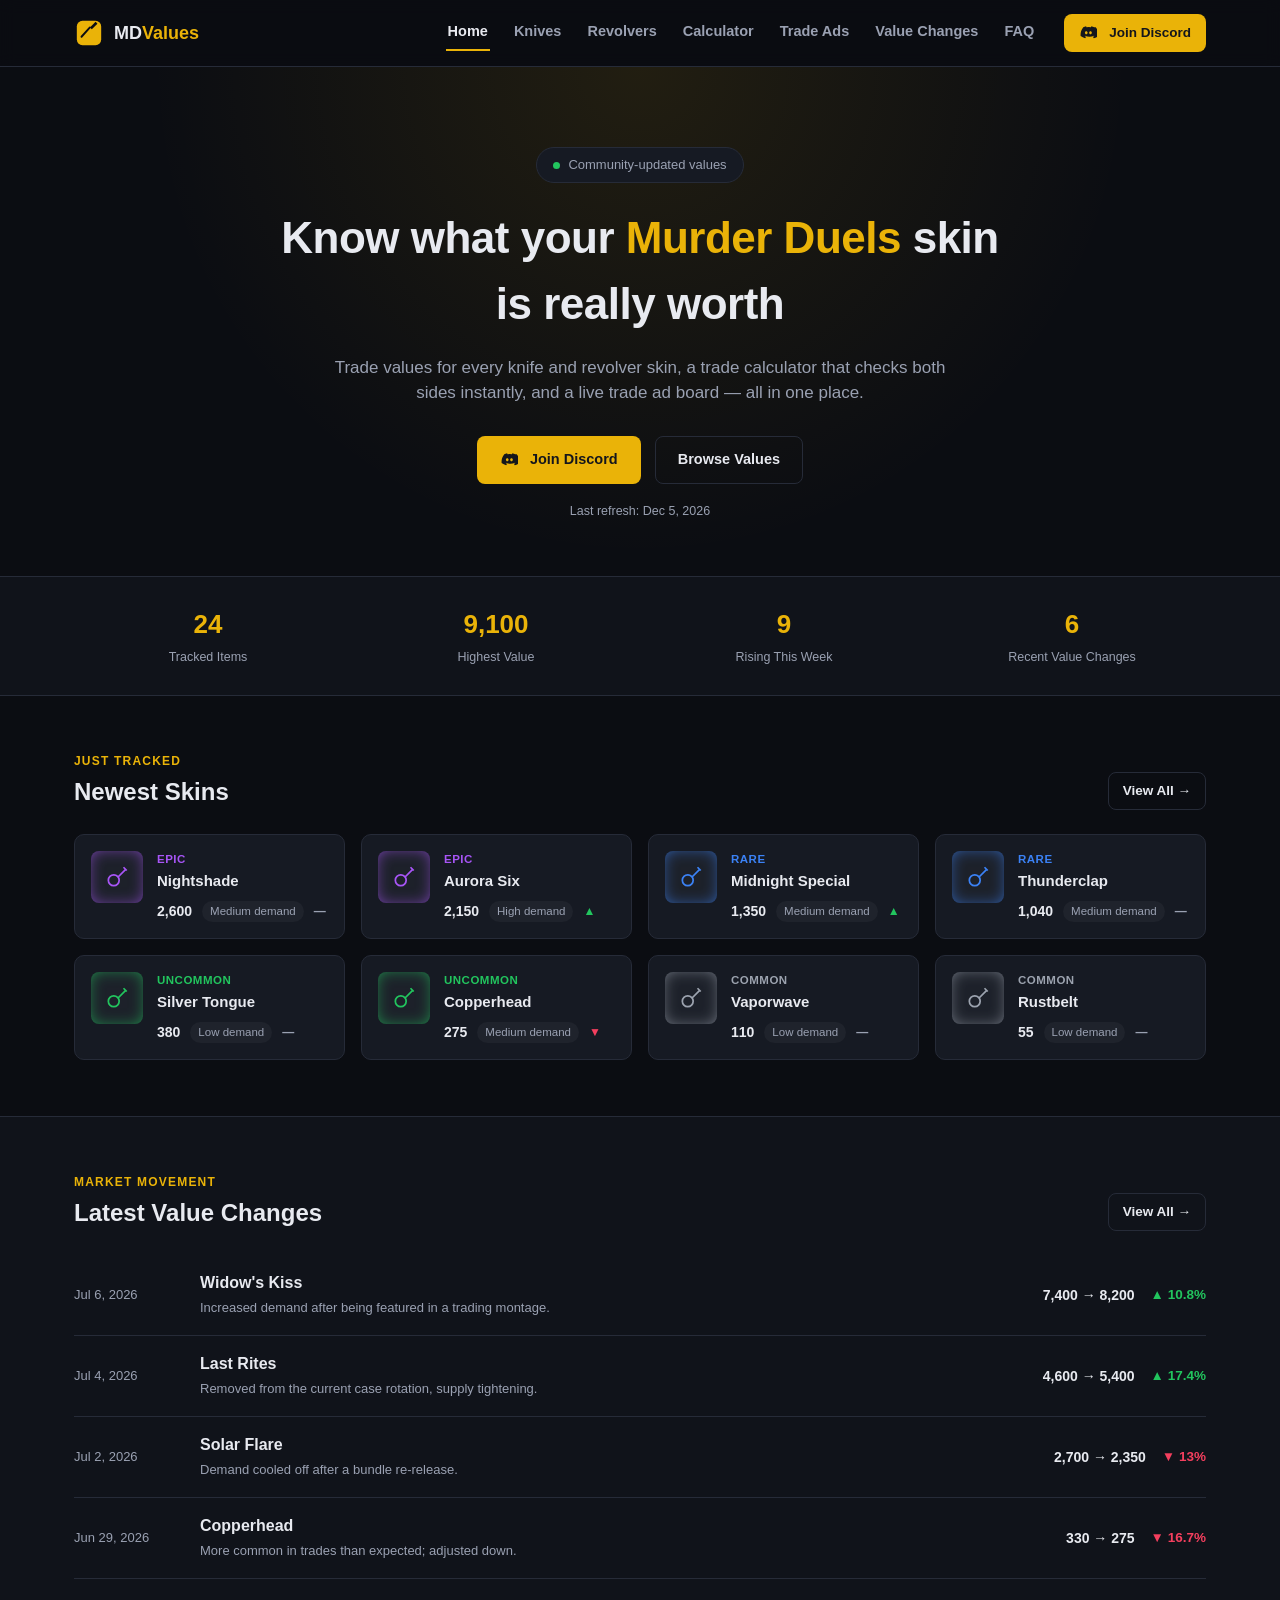
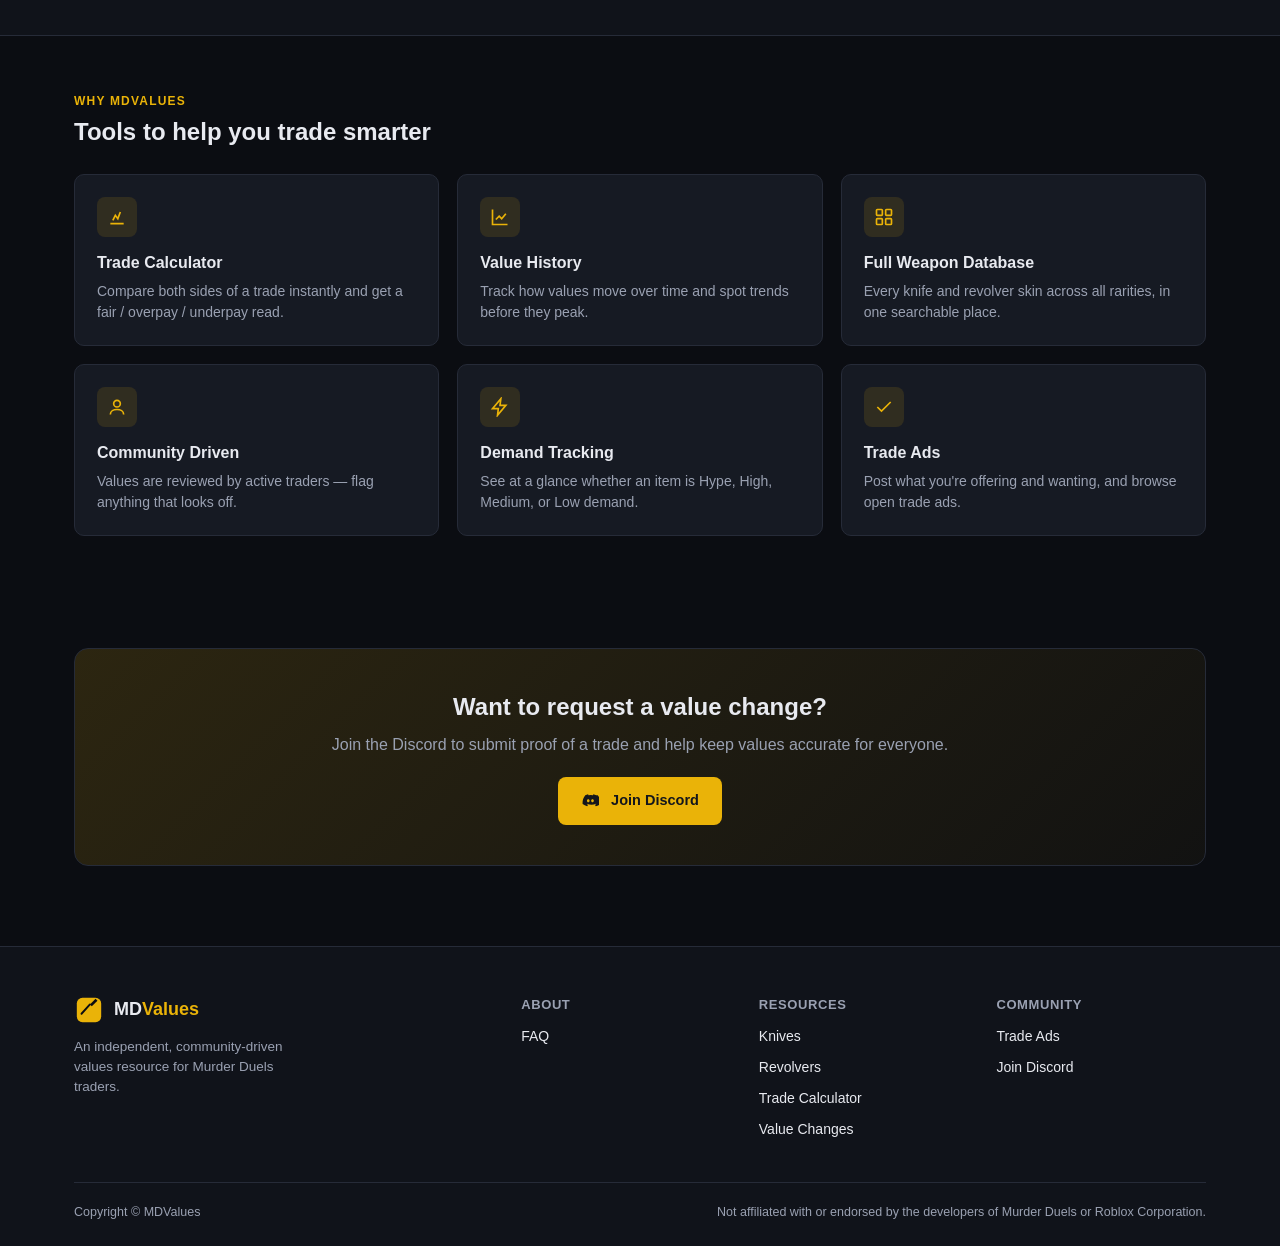
==== index.html @ 439810a7 "Add files via upload" ====
<!DOCTYPE html>
<html lang="en">
<head>
<meta charset="UTF-8">
<meta name="viewport" content="width=device-width, initial-scale=1.0">
<title>MDValues — Murder Duels Item Values</title>
<meta name="description" content="Community-updated trade values for every knife and revolver in Murder Duels on Roblox. Trade calculator, value history, and trade ads.">
<link rel="stylesheet" href="style.css">
</head>
<body>
<header class="site-header">
  <nav class="nav">
    <a href="index.html" class="brand">
      <svg class="brand-mark" viewBox="0 0 64 64" fill="none"><rect x="6" y="6" width="52" height="52" rx="12" fill="#eab308"/><path d="M16 40 L34 20" stroke="#0b0d12" stroke-width="4" stroke-linecap="round"/><path d="M34 20 L46 8 L50 12 L38 24Z" fill="#0b0d12"/></svg>
      <span class="brand-name">MD<span class="accent">Values</span></span>
    </a>
    <button class="nav-toggle">Menu</button>
    <div class="nav-links">
      <a href="index.html" class="active">Home</a>
      <a href="knives.html">Knives</a>
      <a href="revolvers.html">Revolvers</a>
      <a href="calculator.html">Calculator</a>
      <a href="trade-ads.html">Trade Ads</a>
      <a href="value-changes.html">Value Changes</a>
      <a href="faq.html">FAQ</a>
    </div>
    <a href="#" class="btn btn-primary btn-sm nav-cta" id="discord-cta-nav"></a>
  </nav>
</header>
<section class="hero">
  <div class="container">
    <div class="eyebrow-pill"><span class="dot"></span> Community-updated values</div>
    <h1>Know what your <span class="accent">Murder Duels</span> skin is really worth</h1>
    <p class="lede">Trade values for every knife and revolver skin, a trade calculator that checks both sides instantly, and a live trade ad board — all in one place.</p>
    <div class="hero-actions">
      <a href="#" class="btn btn-primary" id="discord-cta-hero"></a>
      <a href="knives.html" class="btn btn-ghost">Browse Values</a>
    </div>
    <div class="hero-refresh">Last refresh: <span id="refresh-time"></span></div>
  </div>
</section>
<section class="stat-strip">
  <div class="container">
    <div class="stat">
      <div class="stat-value" id="stat-count">--</div>
      <div class="stat-label">Tracked Items</div>
    </div>
    <div class="stat">
      <div class="stat-value" id="stat-highest">--</div>
      <div class="stat-label">Highest Value</div>
    </div>
    <div class="stat">
      <div class="stat-value" id="stat-rising">--</div>
      <div class="stat-label">Rising This Week</div>
    </div>
    <div class="stat">
      <div class="stat-value" id="stat-changes">--</div>
      <div class="stat-label">Recent Value Changes</div>
    </div>
  </div>
</section>
<section class="block">
  <div class="container">
    <div class="section-head">
      <div>
        <p class="eyebrow">Just Tracked</p>
        <h2>Newest Skins</h2>
      </div>
      <a href="knives.html" class="btn btn-ghost btn-sm">View All →</a>
    </div>
    <div class="grid" id="newest-grid"></div>
  </div>
</section>
<section class="block alt">
  <div class="container">
    <div class="section-head">
      <div>
        <p class="eyebrow">Market Movement</p>
        <h2>Latest Value Changes</h2>
      </div>
      <a href="value-changes.html" class="btn btn-ghost btn-sm">View All →</a>
    </div>
    <div id="changes-preview"></div>
  </div>
</section>
<section class="block">
  <div class="container">
    <div class="section-head">
      <div>
        <p class="eyebrow">Why MDValues</p>
        <h2>Tools to help you trade smarter</h2>
      </div>
    </div>
    <div class="feature-grid">
      <div class="feature-card">
        <div class="feature-icon"><svg viewBox="0 0 24 24" fill="none" stroke="currentColor" stroke-width="2"><path d="M4 20h16M7 16l3-6 3 4 3-8"/></svg></div>
        <h3>Trade Calculator</h3>
        <p>Compare both sides of a trade instantly and get a fair / overpay / underpay read.</p>
      </div>
      <div class="feature-card">
        <div class="feature-icon"><svg viewBox="0 0 24 24" fill="none" stroke="currentColor" stroke-width="2"><path d="M3 3v18h18M7 15l4-4 3 3 5-6"/></svg></div>
        <h3>Value History</h3>
        <p>Track how values move over time and spot trends before they peak.</p>
      </div>
      <div class="feature-card">
        <div class="feature-icon"><svg viewBox="0 0 24 24" fill="none" stroke="currentColor" stroke-width="2"><rect x="3" y="3" width="7" height="7" rx="1"/><rect x="14" y="3" width="7" height="7" rx="1"/><rect x="3" y="14" width="7" height="7" rx="1"/><rect x="14" y="14" width="7" height="7" rx="1"/></svg></div>
        <h3>Full Weapon Database</h3>
        <p>Every knife and revolver skin across all rarities, in one searchable place.</p>
      </div>
      <div class="feature-card">
        <div class="feature-icon"><svg viewBox="0 0 24 24" fill="none" stroke="currentColor" stroke-width="2"><circle cx="12" cy="8" r="4"/><path d="M4 21c0-4 4-6 8-6s8 2 8 6"/></svg></div>
        <h3>Community Driven</h3>
        <p>Values are reviewed by active traders — flag anything that looks off.</p>
      </div>
      <div class="feature-card">
        <div class="feature-icon"><svg viewBox="0 0 24 24" fill="none" stroke="currentColor" stroke-width="2"><path d="M13 2 3 14h7l-1 8 10-12h-7l1-8Z"/></svg></div>
        <h3>Demand Tracking</h3>
        <p>See at a glance whether an item is Hype, High, Medium, or Low demand.</p>
      </div>
      <div class="feature-card">
        <div class="feature-icon"><svg viewBox="0 0 24 24" fill="none" stroke="currentColor" stroke-width="2"><path d="M20 6 9 17l-5-5"/></svg></div>
        <h3>Trade Ads</h3>
        <p>Post what you're offering and wanting, and browse open trade ads.</p>
      </div>
    </div>
  </div>
</section>
<section class="block">
  <div class="container">
    <div class="cta-banner">
      <h2>Want to request a value change?</h2>
      <p>Join the Discord to submit proof of a trade and help keep values accurate for everyone.</p>
      <a href="#" class="btn btn-primary" id="discord-cta-banner"></a>
    </div>
  </div>
</section>
<footer class="site-footer">
  <div class="container">
    <div class="footer-grid">
      <div class="footer-brand">
        <a href="index.html" class="brand">
          <svg class="brand-mark" viewBox="0 0 64 64" fill="none"><rect x="6" y="6" width="52" height="52" rx="12" fill="#eab308"/><path d="M16 40 L34 20" stroke="#0b0d12" stroke-width="4" stroke-linecap="round"/><path d="M34 20 L46 8 L50 12 L38 24Z" fill="#0b0d12"/></svg>
          <span class="brand-name">MD<span class="accent">Values</span></span>
        </a>
        <p>An independent, community-driven values resource for Murder Duels traders.</p>
      </div>
      <div class="footer-col">
        <h4>About</h4>
        <a href="faq.html">FAQ</a>
      </div>
      <div class="footer-col">
        <h4>Resources</h4>
        <a href="knives.html">Knives</a>
        <a href="revolvers.html">Revolvers</a>
        <a href="calculator.html">Trade Calculator</a>
        <a href="value-changes.html">Value Changes</a>
      </div>
      <div class="footer-col">
        <h4>Community</h4>
        <a href="trade-ads.html">Trade Ads</a>
        <a href="#" id="discord-cta-footer">Join Discord</a>
      </div>
    </div>
    <div class="footer-bottom">
      <span>Copyright © MDValues</span>
      <span>Not affiliated with or endorsed by the developers of Murder Duels or Roblox Corporation.</span>
    </div>
  </div>
</footer>
<script src="data.js"></script>
<script src="app.js"></script>
<script>
  // Discord CTAs — replace "#" with your real invite link
  ["discord-cta-nav", "discord-cta-hero", "discord-cta-banner", "discord-cta-footer"].forEach(id => {
    const el = document.getElementById(id);
    if (id !== "discord-cta-footer") el.innerHTML = discordIcon() + " Join Discord";
    else el.textContent = "Join Discord";
  });
  document.getElementById("refresh-time").textContent = new Date().toLocaleDateString("en-US", { month: "short", day: "numeric", year: "numeric" });
  // stats
  document.getElementById("stat-count").textContent = ITEMS.length;
  document.getElementById("stat-highest").textContent = fmt(Math.max(...ITEMS.map(i => i.value)));
  document.getElementById("stat-rising").textContent = ITEMS.filter(i => i.trend === "up").length;
  document.getElementById("stat-changes").textContent = VALUE_CHANGES.length;
  // newest skins: last 8 items in the data file
  renderGrid(document.getElementById("newest-grid"), ITEMS.slice(-8));
  // value change preview: top 4
  const changesEl = document.getElementById("changes-preview");
  changesEl.innerHTML = VALUE_CHANGES.slice(0, 4).map(c => {
    const item = getItem(c.id);
    const up = c.to >= c.from;
    const pct = (((c.to - c.from) / c.from) * 100).toFixed(1);
    return `<div class="change-row">
      <span class="change-date">${c.date}</span>
      <span>
        <span class="change-name">${item.name}</span><br>
        <span class="change-reason">${c.reason}</span>
      </span>
      <span class="tag-value">${fmt(c.from)} → ${fmt(c.to)}</span>
      <span class="change-move ${up ? "up" : "down"}">${up ? "▲" : "▼"} ${Math.abs(pct)}%</span>
    </div>`;
  }).join("");
</script>
</body>
</html>
---- style.css ----
/* ---------------------------------------------------------------------------
   MDValues — shared stylesheet
   Dark UI + amber/gold accent, in the same genre as SniperDuels / RoValue.
--------------------------------------------------------------------------- */

:root {
  --bg: #0b0d12;
  --bg-alt: #10131a;
  --panel: #161a23;
  --panel-border: #262b38;
  --text: #e8eaf0;
  --text-dim: #9aa1b2;
  --accent: #eab308;
  --accent-dark: #ca8a04;
  --green: #22c55e;
  --red: #f43f5e;
  --radius: 10px;
  --container: 1180px;
}

* { box-sizing: border-box; }

html, body {
  margin: 0;
  padding: 0;
  background: var(--bg);
  color: var(--text);
  font-family: "Segoe UI", Roboto, Helvetica, Arial, sans-serif;
  line-height: 1.5;
}

a { color: inherit; text-decoration: none; }

.container {
  max-width: var(--container);
  margin: 0 auto;
  padding: 0 24px;
}

.accent { color: var(--accent); }

/* ---- Header / Nav ---- */
.site-header {
  position: sticky;
  top: 0;
  z-index: 50;
  background: rgba(11, 13, 18, 0.92);
  backdrop-filter: blur(8px);
  border-bottom: 1px solid var(--panel-border);
}

.nav {
  max-width: var(--container);
  margin: 0 auto;
  padding: 14px 24px;
  display: flex;
  align-items: center;
  gap: 28px;
}

.brand {
  display: flex;
  align-items: center;
  gap: 10px;
  font-weight: 800;
  font-size: 18px;
  margin-right: auto;
}

.brand-mark { width: 30px; height: 30px; }

.nav-links {
  display: flex;
  gap: 22px;
  align-items: center;
}

.nav-links a {
  color: var(--text-dim);
  font-size: 14.5px;
  font-weight: 600;
  padding: 6px 2px;
  border-bottom: 2px solid transparent;
  transition: color .15s, border-color .15s;
}

.nav-links a:hover,
.nav-links a.active {
  color: var(--text);
  border-bottom-color: var(--accent);
}

.nav-toggle {
  display: none;
  background: transparent;
  border: 1px solid var(--panel-border);
  color: var(--text);
  padding: 8px 12px;
  border-radius: 8px;
  font-weight: 600;
}

.nav-cta { white-space: nowrap; }

/* ---- Buttons ---- */
.btn {
  display: inline-flex;
  align-items: center;
  justify-content: center;
  gap: 6px;
  padding: 12px 22px;
  border-radius: 8px;
  font-weight: 700;
  font-size: 14.5px;
  border: 1px solid transparent;
  cursor: pointer;
  transition: transform .1s, background .15s, border-color .15s;
}

.btn:hover { transform: translateY(-1px); }

.btn-primary {
  background: var(--accent);
  color: #14161c;
}

.btn-primary:hover { background: #f2c112; }

.btn-ghost {
  background: transparent;
  color: var(--text);
  border-color: var(--panel-border);
}

.btn-ghost:hover { border-color: var(--accent); color: var(--accent); }

.btn-sm { padding: 8px 14px; font-size: 13.5px; }

/* ---- Hero ---- */
.hero {
  padding: 80px 0 56px;
  text-align: center;
  background: radial-gradient(circle at 50% 0%, rgba(234, 179, 8, 0.10), transparent 60%);
  border-bottom: 1px solid var(--panel-border);
}

.eyebrow-pill {
  display: inline-flex;
  align-items: center;
  gap: 8px;
  background: var(--panel);
  border: 1px solid var(--panel-border);
  padding: 7px 16px;
  border-radius: 999px;
  font-size: 13px;
  color: var(--text-dim);
  margin-bottom: 22px;
}

.eyebrow-pill .dot {
  width: 7px;
  height: 7px;
  border-radius: 50%;
  background: var(--green);
}

.hero h1 {
  font-size: 44px;
  max-width: 760px;
  margin: 0 auto 18px;
  font-weight: 800;
  letter-spacing: -0.5px;
}

.hero .lede {
  max-width: 620px;
  margin: 0 auto 30px;
  color: var(--text-dim);
  font-size: 17px;
}

.hero-actions {
  display: flex;
  gap: 14px;
  justify-content: center;
  margin-bottom: 18px;
}

.hero-refresh {
  font-size: 12.5px;
  color: var(--text-dim);
}

/* ---- Page hero (inner pages) ---- */
.page-hero {
  padding: 56px 0 40px;
  border-bottom: 1px solid var(--panel-border);
  background: linear-gradient(180deg, rgba(234, 179, 8, 0.06), transparent);
}

.page-hero h1 {
  font-size: 32px;
  margin: 6px 0 10px;
  font-weight: 800;
}

.page-hero p {
  color: var(--text-dim);
  max-width: 70ch;
  margin: 0;
}

.eyebrow {
  text-transform: uppercase;
  letter-spacing: 1.2px;
  font-size: 12px;
  font-weight: 700;
  color: var(--accent);
  margin: 0 0 4px;
}

/* ---- Stat strip ---- */
.stat-strip {
  border-bottom: 1px solid var(--panel-border);
  background: var(--bg-alt);
}

.stat-strip .container {
  display: grid;
  grid-template-columns: repeat(4, 1fr);
  gap: 20px;
  padding: 28px 24px;
}

.stat { text-align: center; }

.stat-value { font-size: 26px; font-weight: 800; color: var(--accent); }

.stat-label { font-size: 12.5px; color: var(--text-dim); margin-top: 4px; }

/* ---- Blocks / sections ---- */
.block { padding: 56px 0; }

.block.alt { background: var(--bg-alt); border-top: 1px solid var(--panel-border); border-bottom: 1px solid var(--panel-border); }

.section-head {
  display: flex;
  align-items: flex-end;
  justify-content: space-between;
  margin-bottom: 24px;
  gap: 16px;
}

.section-head h2 { margin: 0; font-size: 24px; font-weight: 800; }

/* ---- Item grid / cards ---- */
.grid {
  display: grid;
  grid-template-columns: repeat(4, 1fr);
  gap: 16px;
}

.item-card {
  background: var(--panel);
  border: 1px solid var(--panel-border);
  border-radius: var(--radius);
  padding: 16px;
  display: flex;
  gap: 14px;
  transition: border-color .15s, transform .15s;
}

.item-card:hover {
  border-color: var(--rarity-color, var(--accent));
  transform: translateY(-2px);
}

.item-icon-wrap {
  width: 52px;
  height: 52px;
  border-radius: 8px;
  background: rgba(255,255,255,0.03);
  display: flex;
  align-items: center;
  justify-content: center;
  flex-shrink: 0;
  box-shadow: 0 0 18px -6px var(--rarity-color, transparent) inset;
}

.item-icon { width: 26px; height: 26px; }

.item-rarity { font-size: 11.5px; font-weight: 700; text-transform: uppercase; letter-spacing: .5px; }

.item-name { font-weight: 700; font-size: 15px; margin: 2px 0 8px; }

.item-meta { display: flex; align-items: center; gap: 10px; flex-wrap: wrap; }

.tag-value { font-weight: 800; color: var(--text); font-size: 14px; }

.tag-demand { font-size: 11.5px; color: var(--text-dim); background: rgba(255,255,255,0.04); padding: 2px 8px; border-radius: 999px; }

.trend { font-size: 12px; font-weight: 700; }
.trend.up { color: var(--green); }
.trend.down { color: var(--red); }
.trend.flat { color: var(--text-dim); }

/* ---- Feature grid ---- */
.feature-grid {
  display: grid;
  grid-template-columns: repeat(3, 1fr);
  gap: 18px;
}

.feature-card {
  background: var(--panel);
  border: 1px solid var(--panel-border);
  border-radius: var(--radius);
  padding: 22px;
}

.feature-icon {
  width: 40px;
  height: 40px;
  border-radius: 8px;
  background: rgba(234, 179, 8, 0.12);
  color: var(--accent);
  display: flex;
  align-items: center;
  justify-content: center;
  margin-bottom: 14px;
}

.feature-icon svg { width: 20px; height: 20px; }

.feature-card h3 { margin: 0 0 6px; font-size: 16px; }

.feature-card p { margin: 0; color: var(--text-dim); font-size: 14px; }

/* ---- CTA banner ---- */
.cta-banner {
  background: linear-gradient(135deg, rgba(234,179,8,0.15), rgba(234,179,8,0.03));
  border: 1px solid var(--panel-border);
  border-radius: 14px;
  padding: 40px;
  text-align: center;
}

.cta-banner h2 { margin: 0 0 8px; font-size: 24px; }

.cta-banner p { color: var(--text-dim); margin: 0 0 20px; }

/* ---- Filter bar ---- */
.filter-bar {
  display: flex;
  flex-wrap: wrap;
  gap: 12px;
  align-items: center;
  margin-bottom: 22px;
}

.filter-bar input[type="search"],
.filter-bar select,
.ad-form input,
.calc-select {
  background: var(--panel);
  border: 1px solid var(--panel-border);
  color: var(--text);
  padding: 10px 14px;
  border-radius: 8px;
  font-size: 14px;
}

.filter-bar input[type="search"] { flex: 1; min-width: 200px; }

.chip-group { display: flex; gap: 8px; flex-wrap: wrap; }

.chip {
  padding: 6px 14px;
  border-radius: 999px;
  border: 1px solid var(--panel-border);
  font-size: 13px;
  color: var(--text-dim);
  cursor: pointer;
}

.chip.active { background: var(--accent); color: #14161c; border-color: var(--accent); font-weight: 700; }

/* ---- Value changes ---- */
.change-row {
  display: grid;
  grid-template-columns: 110px 1fr auto auto;
  align-items: center;
  gap: 16px;
  padding: 16px 0;
  border-bottom: 1px solid var(--panel-border);
}

.change-date { color: var(--text-dim); font-size: 13px; }
.change-name { font-weight: 700; }
.change-reason { color: var(--text-dim); font-size: 13px; }
.change-move { font-weight: 800; font-size: 13.5px; }
.change-move.up { color: var(--green); }
.change-move.down { color: var(--red); }

/* ---- Trade ads ---- */
.ad-form {
  background: var(--panel);
  border: 1px solid var(--panel-border);
  border-radius: var(--radius);
  padding: 22px;
  margin-bottom: 36px;
}

.ad-form .row { display: grid; grid-template-columns: 1fr 1fr; gap: 14px; margin-bottom: 14px; }
.ad-form label { display: block; font-size: 12.5px; color: var(--text-dim); margin-bottom: 6px; }
.ad-form input { width: 100%; }

.ad-card {
  background: var(--panel);
  border: 1px solid var(--panel-border);
  border-radius: var(--radius);
  padding: 16px;
  margin-bottom: 12px;
}

.ad-card-top { display: flex; justify-content: space-between; font-size: 12.5px; color: var(--text-dim); margin-bottom: 8px; }
.ad-card-body { font-size: 14.5px; }

.empty-state {
  text-align: center;
  color: var(--text-dim);
  padding: 40px 20px;
  border: 1px dashed var(--panel-border);
  border-radius: var(--radius);
}

/* ---- FAQ ---- */
.faq-item { padding: 20px 0; border-bottom: 1px solid var(--panel-border); }
.faq-item h3 { margin: 0 0 8px; font-size: 16.5px; }
.faq-item p { margin: 0; color: var(--text-dim); }

/* ---- Calculator ---- */
.calc-grid {
  display: grid;
  grid-template-columns: 1fr auto 1fr;
  gap: 20px;
  align-items: start;
  margin-bottom: 28px;
}

.calc-side {
  background: var(--panel);
  border: 1px solid var(--panel-border);
  border-radius: var(--radius);
  padding: 20px;
}

.calc-side h3 { margin: 0 0 14px; font-size: 15px; }
.calc-select { width: 100%; margin-bottom: 14px; }

.calc-picker { min-height: 60px; margin-bottom: 14px; }

.calc-item-row {
  display: flex;
  justify-content: space-between;
  align-items: center;
  padding: 8px 0;
  border-bottom: 1px solid var(--panel-border);
  font-size: 14px;
}

.calc-item-row .rm {
  background: transparent;
  border: none;
  color: var(--red);
  cursor: pointer;
  font-size: 14px;
}

.calc-total { font-weight: 800; font-size: 16px; text-align: right; }

.calc-vs {
  align-self: center;
  font-weight: 800;
  color: var(--text-dim);
  padding-top: 60px;
}

.verdict {
  border-radius: var(--radius);
  padding: 26px;
  text-align: center;
  border: 1px solid var(--panel-border);
}

.verdict.fair { background: rgba(234, 179, 8, 0.08); }
.verdict.over { background: rgba(244, 63, 94, 0.10); }
.verdict.under { background: rgba(34, 197, 94, 0.10); }

.verdict-title { font-size: 20px; font-weight: 800; margin-bottom: 6px; }
.verdict-sub { color: var(--text-dim); font-size: 14px; }

/* ---- Footer ---- */
.site-footer {
  border-top: 1px solid var(--panel-border);
  background: var(--bg-alt);
  padding: 48px 0 24px;
  margin-top: 24px;
}

.footer-grid {
  display: grid;
  grid-template-columns: 2fr 1fr 1fr 1fr;
  gap: 28px;
  margin-bottom: 32px;
}

.footer-brand p { color: var(--text-dim); font-size: 13.5px; margin-top: 12px; max-width: 32ch; }

.footer-col h4 { font-size: 13px; text-transform: uppercase; letter-spacing: .6px; color: var(--text-dim); margin: 0 0 12px; }
.footer-col a { display: block; color: var(--text); font-size: 14px; margin-bottom: 10px; }
.footer-col a:hover { color: var(--accent); }

.footer-bottom {
  display: flex;
  justify-content: space-between;
  flex-wrap: wrap;
  gap: 8px;
  border-top: 1px solid var(--panel-border);
  padding-top: 20px;
  font-size: 12.5px;
  color: var(--text-dim);
}

/* ---- Responsive ---- */
@media (max-width: 900px) {
  .grid { grid-template-columns: repeat(2, 1fr); }
  .feature-grid { grid-template-columns: 1fr 1fr; }
  .stat-strip .container { grid-template-columns: repeat(2, 1fr); }
  .footer-grid { grid-template-columns: 1fr 1fr; }
  .calc-grid { grid-template-columns: 1fr; }
  .calc-vs { padding-top: 0; text-align: center; }
}

@media (max-width: 640px) {
  .nav-links {
    display: none;
    position: absolute;
    top: 100%;
    left: 0;
    right: 0;
    background: var(--bg);
    border-bottom: 1px solid var(--panel-border);
    flex-direction: column;
    padding: 16px 24px;
    gap: 14px;
  }
  .nav-links.open { display: flex; }
  .nav-toggle { display: block; }
  .grid { grid-template-columns: 1fr; }
  .feature-grid { grid-template-columns: 1fr; }
  .stat-strip .container { grid-template-columns: 1fr 1fr; }
  .footer-grid { grid-template-columns: 1fr; }
  .hero h1 { font-size: 30px; }
  .ad-form .row { grid-template-columns: 1fr; }
  .change-row { grid-template-columns: 1fr; text-align: left; }
}
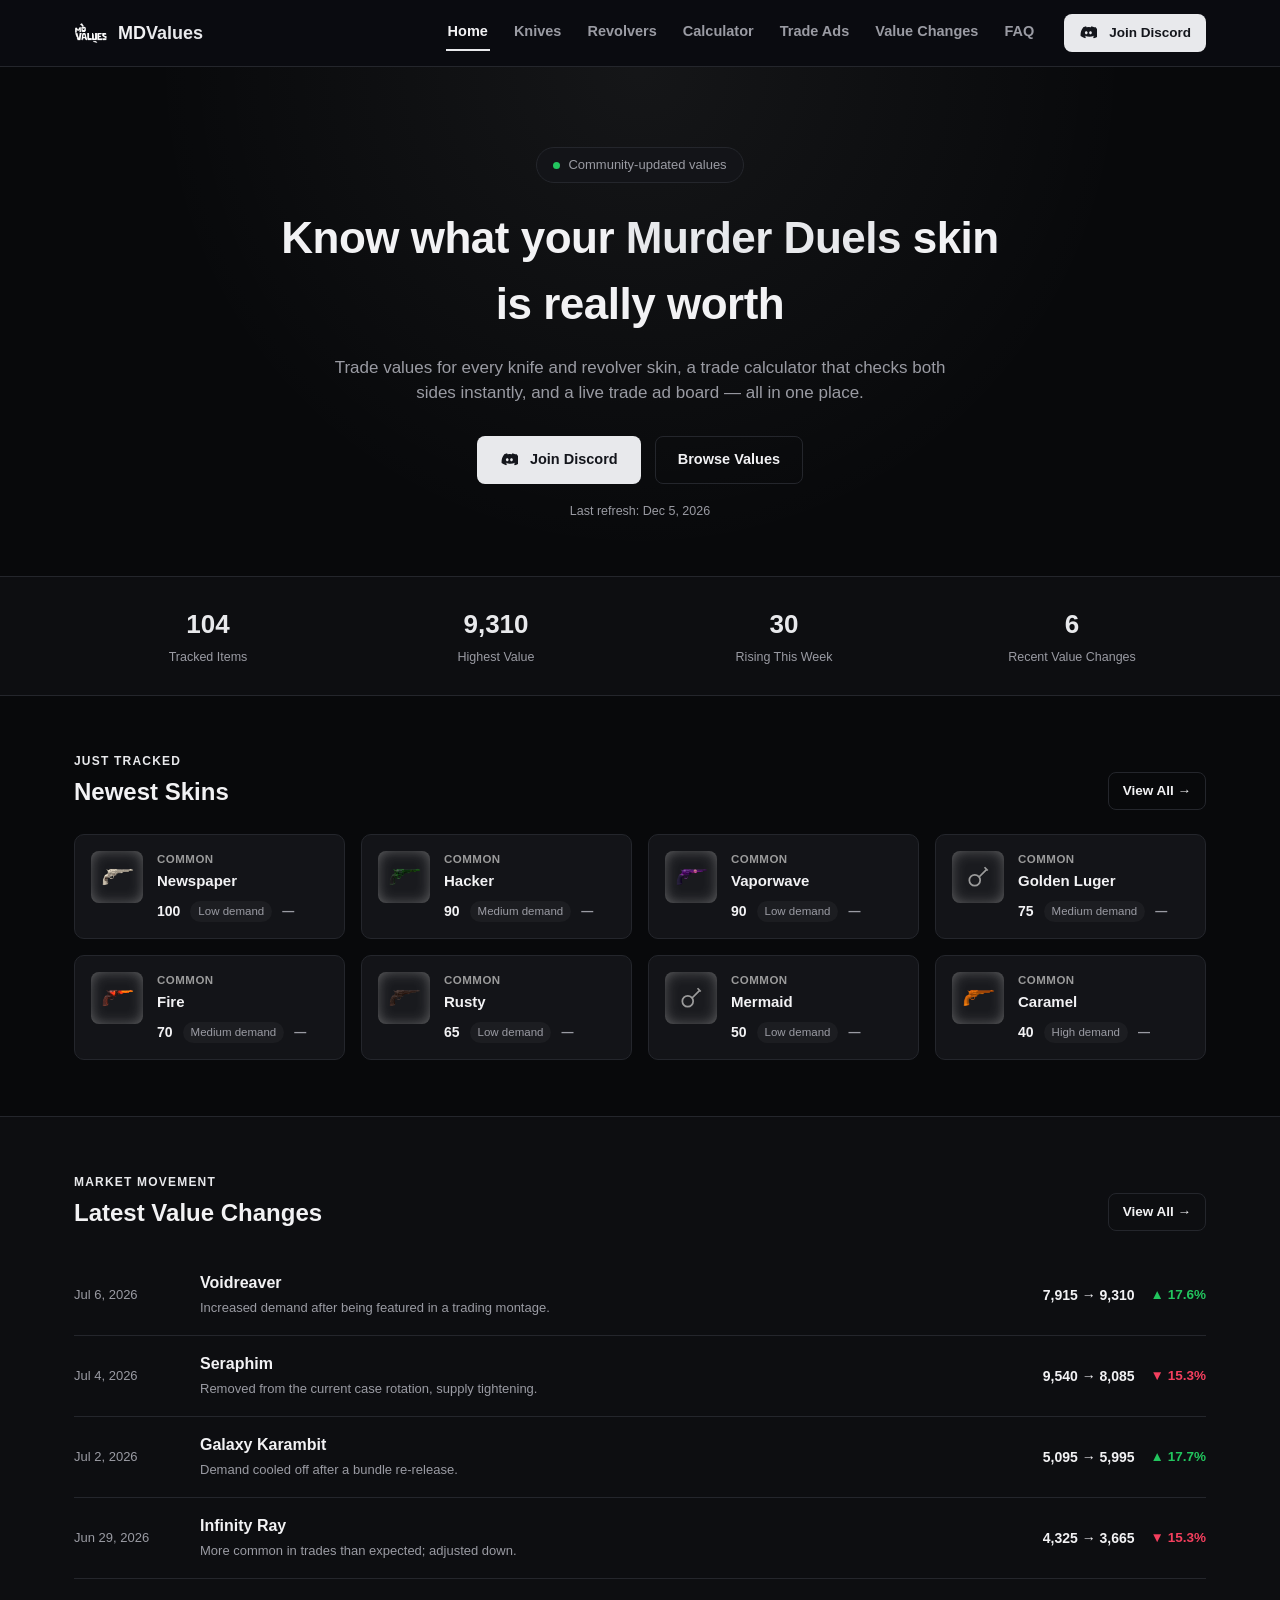
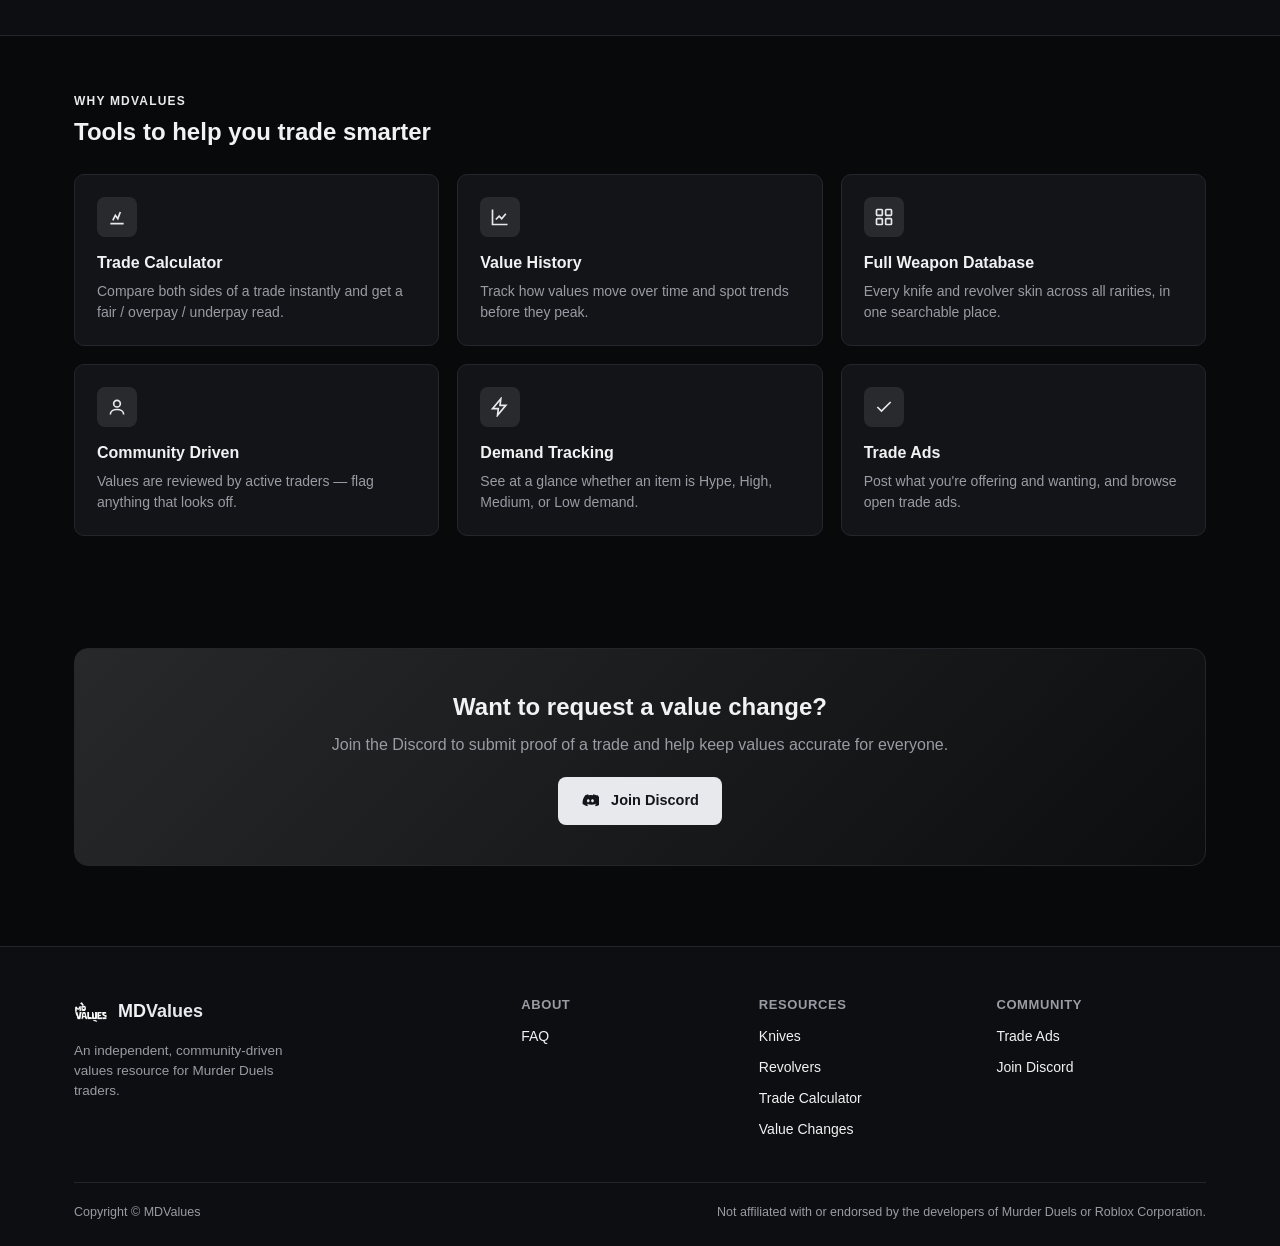
==== commit 2ca18917: "Add files via upload" ====
--- a/index.html
+++ b/index.html
@@ -11,7 +11,7 @@
 <header class="site-header">
   <nav class="nav">
     <a href="index.html" class="brand">
-      <svg class="brand-mark" viewBox="0 0 64 64" fill="none"><rect x="6" y="6" width="52" height="52" rx="12" fill="#eab308"/><path d="M16 40 L34 20" stroke="#0b0d12" stroke-width="4" stroke-linecap="round"/><path d="M34 20 L46 8 L50 12 L38 24Z" fill="#0b0d12"/></svg>
+      <img class="brand-mark" src="MD_VALUES.png" alt="Murder Duels logo">
       <span class="brand-name">MD<span class="accent">Values</span></span>
     </a>
     <button class="nav-toggle">Menu</button>
@@ -139,7 +139,7 @@
     <div class="footer-grid">
       <div class="footer-brand">
         <a href="index.html" class="brand">
-          <svg class="brand-mark" viewBox="0 0 64 64" fill="none"><rect x="6" y="6" width="52" height="52" rx="12" fill="#eab308"/><path d="M16 40 L34 20" stroke="#0b0d12" stroke-width="4" stroke-linecap="round"/><path d="M34 20 L46 8 L50 12 L38 24Z" fill="#0b0d12"/></svg>
+          <img class="brand-mark" src="MD_VALUES.png" alt="Murder Duels logo">
           <span class="brand-name">MD<span class="accent">Values</span></span>
         </a>
         <p>An independent, community-driven values resource for Murder Duels traders.</p>
--- a/style.css
+++ b/style.css
@@ -1,17 +1,17 @@
 /* ---------------------------------------------------------------------------
-   MDValues — shared stylesheet
-   Dark UI + amber/gold accent, in the same genre as SniperDuels / RoValue.
+   MDValues -- shared stylesheet
+   Black / monochrome UI, in the same genre as SniperDuels / RoValue.
 --------------------------------------------------------------------------- */
 
 :root {
-  --bg: #0b0d12;
-  --bg-alt: #10131a;
-  --panel: #161a23;
-  --panel-border: #262b38;
-  --text: #e8eaf0;
-  --text-dim: #9aa1b2;
-  --accent: #eab308;
-  --accent-dark: #ca8a04;
+  --bg: #08090b;
+  --bg-alt: #0d0e11;
+  --panel: #131418;
+  --panel-border: #24262c;
+  --text: #f2f2f4;
+  --text-dim: #9a9ba3;
+  --accent: #e8e9ec;
+  --accent-dark: #c7c8cd;
   --green: #22c55e;
   --red: #f43f5e;
   --radius: 10px;
@@ -67,7 +67,7 @@
   margin-right: auto;
 }
 
-.brand-mark { width: 30px; height: 30px; }
+.brand-mark { width: 34px; height: 34px; object-fit: contain; display: block; }
 
 .nav-links {
   display: flex;
@@ -124,7 +124,7 @@
   color: #14161c;
 }
 
-.btn-primary:hover { background: #f2c112; }
+.btn-primary:hover { background: #ffffff; }
 
 .btn-ghost {
   background: transparent;
@@ -140,7 +140,7 @@
 .hero {
   padding: 80px 0 56px;
   text-align: center;
-  background: radial-gradient(circle at 50% 0%, rgba(234, 179, 8, 0.10), transparent 60%);
+  background: radial-gradient(circle at 50% 0%, rgba(232, 233, 236, 0.06), transparent 60%);
   border-bottom: 1px solid var(--panel-border);
 }
 
@@ -195,7 +195,7 @@
 .page-hero {
   padding: 56px 0 40px;
   border-bottom: 1px solid var(--panel-border);
-  background: linear-gradient(180deg, rgba(234, 179, 8, 0.06), transparent);
+  background: linear-gradient(180deg, rgba(232, 233, 236, 0.05), transparent);
 }
 
 .page-hero h1 {
@@ -278,16 +278,35 @@
 .item-icon-wrap {
   width: 52px;
   height: 52px;
+  min-width: 52px;
+  min-height: 52px;
+  max-width: 52px;
+  max-height: 52px;
   border-radius: 8px;
   background: rgba(255,255,255,0.03);
   display: flex;
   align-items: center;
   justify-content: center;
   flex-shrink: 0;
+  overflow: hidden;
   box-shadow: 0 0 18px -6px var(--rarity-color, transparent) inset;
 }
 
 .item-icon { width: 26px; height: 26px; }
+
+.item-icon-img {
+  display: block;
+  width: 100%;
+  height: 100%;
+  min-width: 0;
+  min-height: 0;
+  max-width: 100%;
+  max-height: 100%;
+  object-fit: contain;
+  padding: 6px;
+  box-sizing: border-box;
+  border-radius: 8px;
+}
 
 .item-rarity { font-size: 11.5px; font-weight: 700; text-transform: uppercase; letter-spacing: .5px; }
 
@@ -322,7 +341,7 @@
   width: 40px;
   height: 40px;
   border-radius: 8px;
-  background: rgba(234, 179, 8, 0.12);
+  background: rgba(232, 233, 236, 0.10);
   color: var(--accent);
   display: flex;
   align-items: center;
@@ -338,7 +357,7 @@
 
 /* ---- CTA banner ---- */
 .cta-banner {
-  background: linear-gradient(135deg, rgba(234,179,8,0.15), rgba(234,179,8,0.03));
+  background: linear-gradient(135deg, rgba(232,233,236,0.14), rgba(232,233,236,0.02));
   border: 1px solid var(--panel-border);
   border-radius: 14px;
   padding: 40px;
@@ -493,7 +512,7 @@
   border: 1px solid var(--panel-border);
 }
 
-.verdict.fair { background: rgba(234, 179, 8, 0.08); }
+.verdict.fair { background: rgba(232, 233, 236, 0.08); }
 .verdict.over { background: rgba(244, 63, 94, 0.10); }
 .verdict.under { background: rgba(34, 197, 94, 0.10); }
 
